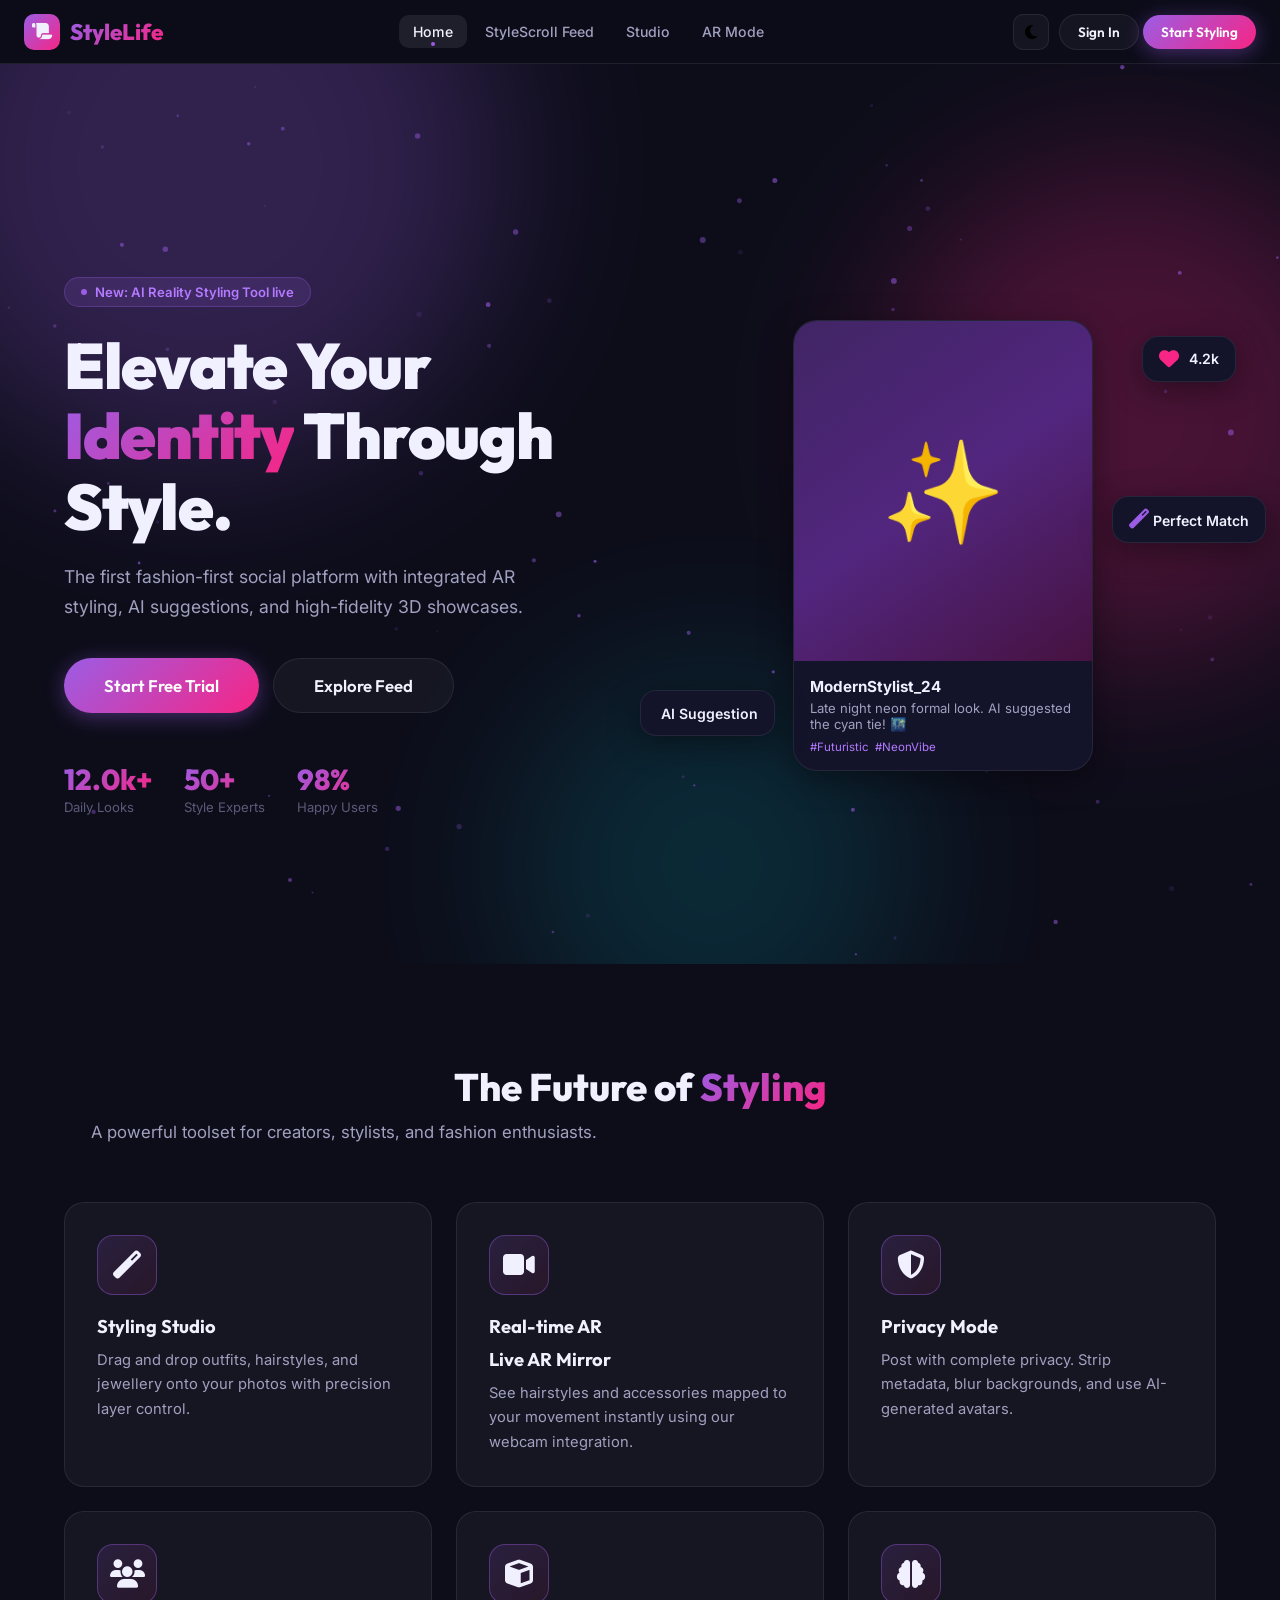
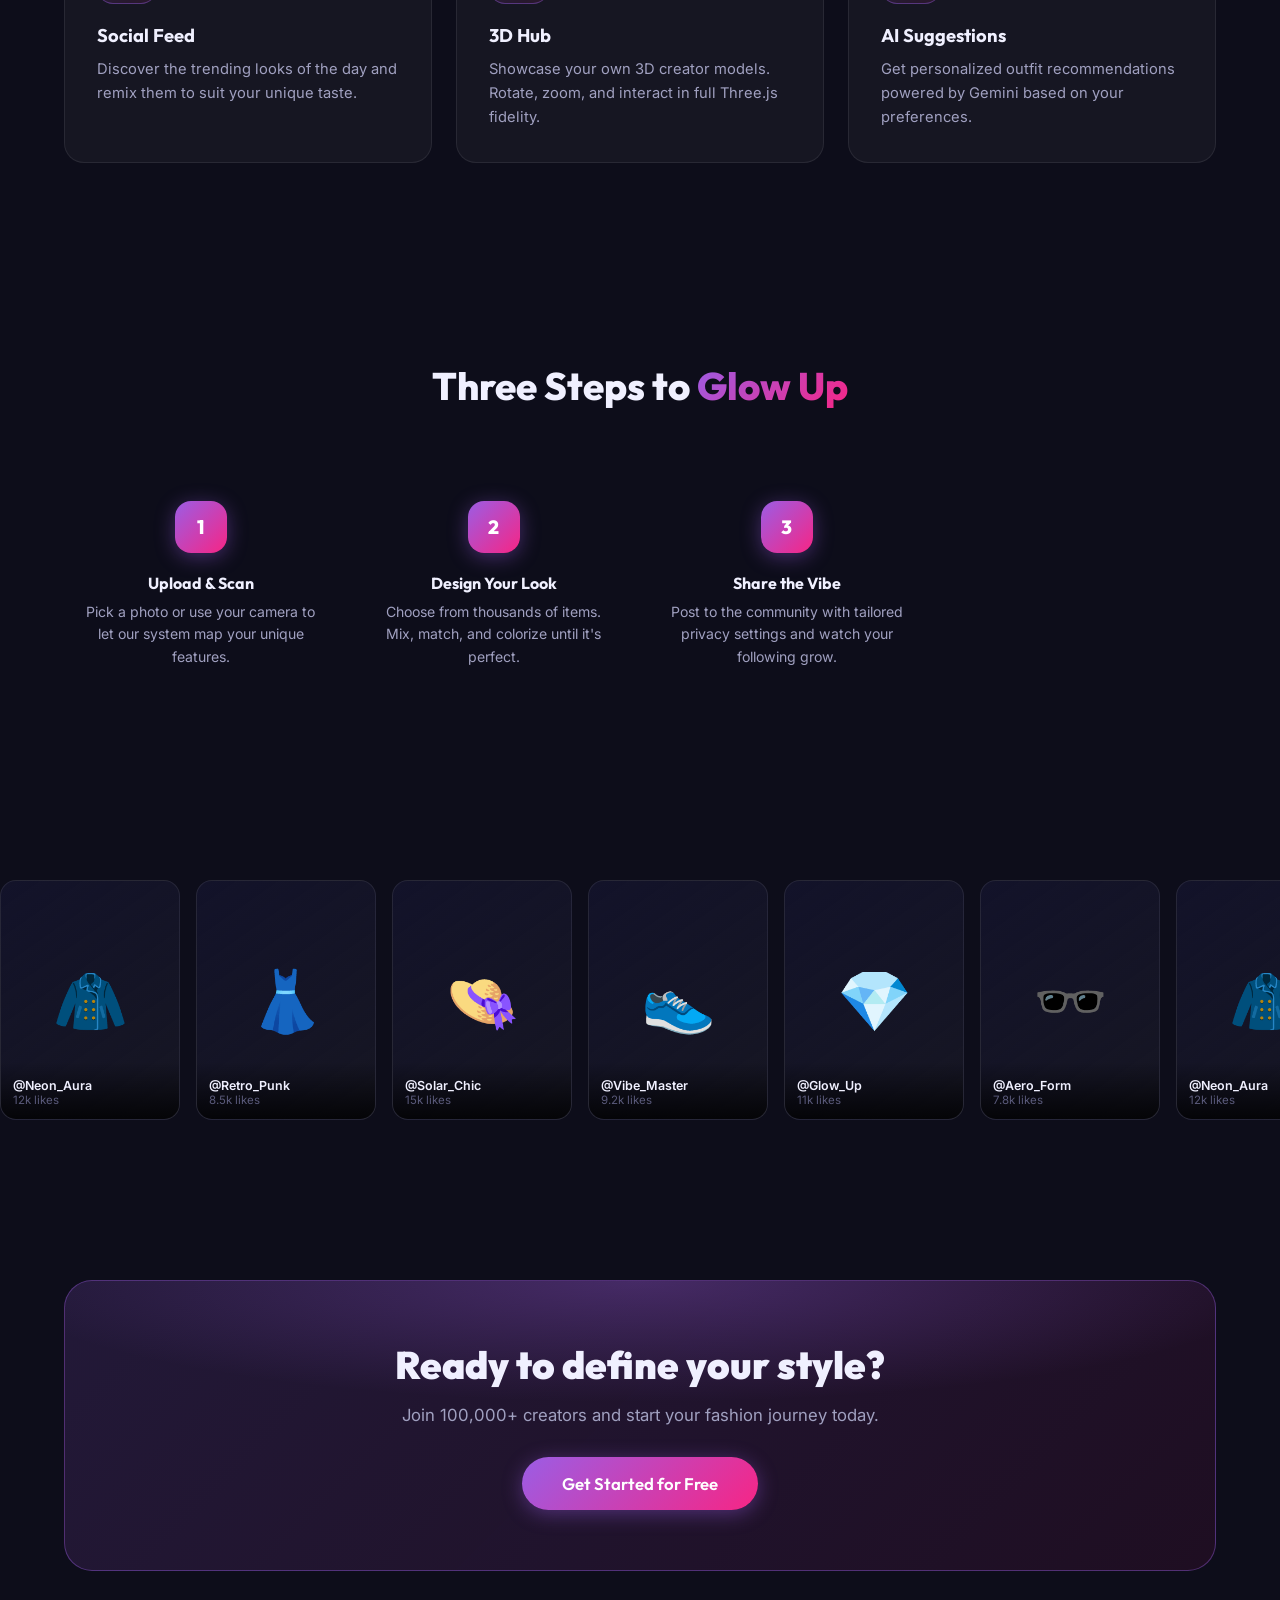
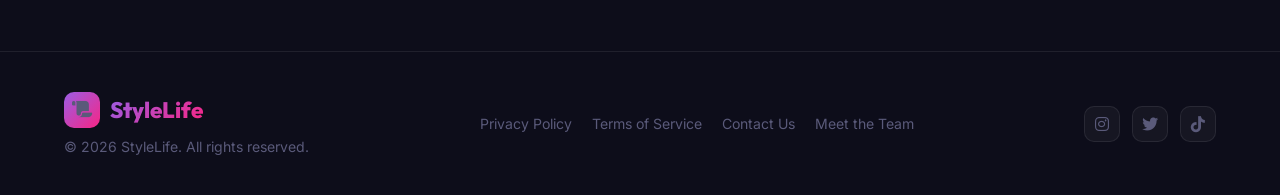
==== index.html @ 6cf5ee0d "feat: initialize StyleLife project architecture with 3D scene, authentication, and core application " ====
<!DOCTYPE html>
<html lang="en">
<head>
    <meta charset="UTF-8">
    <meta name="viewport" content="width=device-width, initial-scale=1.0">
    <title>StyleLife | Your Virtual Fashion Studio</title>
    <meta name="description" content="Experiment with styles, hairstyles, and outfits in AR. Share your looks with the StyleLife community.">
    
    <!-- Fonts -->
    <link rel="preconnect" href="https://fonts.googleapis.com">
    <link rel="preconnect" href="https://fonts.gstatic.com" crossorigin>
    <link href="https://fonts.googleapis.com/css2?family=Inter:wght@300;400;500;600;700&family=Outfit:wght@300;400;500;600;700;800;900&display=swap" rel="stylesheet">
    
    <!-- Icons -->
    <link rel="stylesheet" href="https://cdnjs.cloudflare.com/ajax/libs/font-awesome/6.4.0/css/all.min.css">
    
    <!-- CSS -->
    <link rel="stylesheet" href="css/main.css">
    <link rel="stylesheet" href="css/landing.css">
    
    <!-- PWA -->
    <link rel="manifest" href="manifest.json">
    <meta name="theme-color" content="#0d0d1a">
</head>
<body>
    <!-- Navbar -->
    <nav class="navbar" id="main-nav">
        <a href="index.html" class="navbar-brand">
            <div class="logo-icon"><i class="fas fa-scroll"></i></div>
            <span>StyleLife</span>
        </a>
        
        <div class="navbar-links">
            <a href="index.html" class="active">Home</a>
            <a href="feed.html">StyleScroll Feed</a>
            <a href="studio.html">Studio</a>
            <a href="ar.html">AR Mode</a>
        </div>
        
        <div class="navbar-actions">
            <button class="theme-toggle" id="theme-toggle" title="Toggle Light/Dark Mode">
                <i class="fas fa-moon"></i>
            </button>
            <div id="nav-auth-buttons">
                <a href="auth.html" class="btn btn-secondary btn-sm">Sign In</a>
                <a href="auth.html?mode=signup" class="btn btn-primary btn-sm">Start Styling</a>
            </div>
            <div id="nav-user-profile" style="display: none;">
                <a href="profile.html" class="nav-avatar" id="nav-user-avatar">U</a>
            </div>
            <button class="hamburger" id="mobile-nav-toggle">
                <span></span>
                <span></span>
                <span></span>
            </button>
        </div>
    </nav>

    <!-- Mobile Drawer -->
    <div class="mobile-drawer" id="mobile-drawer">
        <a href="index.html" class="active"><i class="fas fa-home"></i> Home</a>
        <a href="feed.html"><i class="fas fa-compass"></i> StyleScroll Feed</a>
        <a href="studio.html"><i class="fas fa-magic"></i> Studio</a>
        <a href="ar.html"><i class="fas fa-camera"></i> AR Mode</a>
        <div class="divider"></div>
        <div id="mobile-auth-links">
            <a href="auth.html"><i class="fas fa-sign-in-alt"></i> Sign In</a>
            <a href="auth.html?mode=signup"><i class="fas fa-user-plus"></i> Join Now</a>
        </div>
        <div id="mobile-user-links" style="display: none;">
            <a href="profile.html"><i class="fas fa-user"></i> Profile</a>
            <a href="messages.html"><i class="fas fa-comment"></i> Messages</a>
            <a href="creator.html"><i class="fas fa-plus-square"></i> Create Post</a>
            <a href="#" id="mobile-logout"><i class="fas fa-sign-out-alt"></i> Logout</a>
        </div>
    </div>

    <main class="page-wrapper">
        <!-- Hero Section -->
        <section class="hero" id="hero">
            <div class="hero-bg">
                <div class="hero-blob blob-1"></div>
                <div class="hero-blob blob-2"></div>
                <div class="hero-blob blob-3"></div>
                <canvas id="hero-particles" class="particles-canvas"></canvas>
            </div>
            
            <div class="hero-content">
                <div class="hero-left">
                    <div class="hero-eyebrow">
                        <span class="dot"></span> 
                        <span>New: AI Reality Styling Tool live</span>
                    </div>
                    <h1 class="hero-title">Elevate Your <span class="gradient-text">Identity</span> Through Style.</h1>
                    <p class="hero-desc">The first fashion-first social platform with integrated AR styling, AI suggestions, and high-fidelity 3D showcases.</p>
                    <div class="hero-actions">
                        <a href="auth.html?mode=signup" class="btn btn-primary btn-lg">Start Free Trial</a>
                        <a href="feed.html" class="btn btn-secondary btn-lg">Explore Feed</a>
                    </div>
                    <div class="hero-stats">
                        <div class="stat-item">
                            <div class="stat-num" data-val="12000">12k+</div>
                            <div class="stat-label">Daily Looks</div>
                        </div>
                        <div class="stat-item">
                            <div class="stat-num" data-val="50">50+</div>
                            <div class="stat-label">Style Experts</div>
                        </div>
                        <div class="stat-item">
                            <div class="stat-num" data-val="98">98%</div>
                            <div class="stat-label">Happy Users</div>
                        </div>
                    </div>
                </div>
                
                <div class="hero-right">
                    <div class="hero-preview-stack">
                        <!-- Main Card -->
                        <div class="preview-card-main">
                            <div class="preview-card-img">
                                <div class="preview-avatar-display">✨</div>
                                <div class="post-privacy-overlay">
                                    <i class="fas fa-shield-alt"></i> Privacy ON
                                </div>
                            </div>
                            <div class="preview-card-info">
                                <p class="preview-username">ModernStylist_24</p>
                                <p class="preview-caption">Late night neon formal look. AI suggested the cyan tie! 🌃</p>
                                <div class="preview-tags">
                                    <span class="preview-tag">#Futuristic</span>
                                    <span class="preview-tag">#NeonVibe</span>
                                </div>
                            </div>
                        </div>
                        
                        <!-- Floating Items -->
                        <div class="preview-card-float float-card-1">
                            <i class="fas fa-heart float-icon" style="color: var(--pink);"></i>
                            <span class="float-likes">4.2k</span>
                        </div>
                        <div class="preview-card-float float-card-2">
                            <i class="fas fa-sparkles float-icon" style="color: var(--gold);"></i>
                            <span class="float-likes">AI Suggestion</span>
                        </div>
                        <div class="preview-card-float float-card-3">
                            <i class="fas fa-magic float-icon" style="color: var(--violet);"></i>
                            <span class="float-likes">Perfect Match</span>
                        </div>
                    </div>
                </div>
            </div>
        </section>

        <!-- Features Section -->
        <section class="section features-section" id="features">
            <div class="container">
                <div class="features-header reveal">
                    <h2 class="section-title">The Future of <span class="gradient-text">Styling</span></h2>
                    <p class="section-subtitle">A powerful toolset for creators, stylists, and fashion enthusiasts.</p>
                </div>
                
                <div class="features-grid">
                    <div class="feature-card reveal" style="transition-delay: 0.1s;">
                        <div class="feature-icon"><i class="fas fa-magic"></i></div>
                        <h3 class="feature-title">Styling Studio</h3>
                        <p class="feature-desc">Drag and drop outfits, hairstyles, and jewellery onto your photos with precision layer control.</p>
                    </div>
                    <div class="feature-card reveal" style="transition-delay: 0.2s;">
                        <div class="feature-icon"><i class="fas fa-video"></i></div>
                        <h3 class="feature-title">Real-time AR</h3>
                        <h3 class="feature-title">Live AR Mirror</h3>
                        <p class="feature-desc">See hairstyles and accessories mapped to your movement instantly using our webcam integration.</p>
                    </div>
                    <div class="feature-card reveal" style="transition-delay: 0.3s;">
                        <div class="feature-icon"><i class="fas fa-shield-halved"></i></div>
                        <h3 class="feature-title">Privacy Mode</h3>
                        <p class="feature-desc">Post with complete privacy. Strip metadata, blur backgrounds, and use AI-generated avatars.</p>
                    </div>
                    <div class="feature-card reveal" style="transition-delay: 0.4s;">
                        <div class="feature-icon"><i class="fas fa-users"></i></div>
                        <h3 class="feature-title">Social Feed</h3>
                        <p class="feature-desc">Discover the trending looks of the day and remix them to suit your unique taste.</p>
                    </div>
                    <div class="feature-card reveal" style="transition-delay: 0.5s;">
                        <div class="feature-icon"><i class="fas fa-cube"></i></div>
                        <h3 class="feature-title">3D Hub</h3>
                        <p class="feature-desc">Showcase your own 3D creator models. Rotate, zoom, and interact in full Three.js fidelity.</p>
                    </div>
                    <div class="feature-card reveal" style="transition-delay: 0.6s;">
                        <div class="feature-icon"><i class="fas fa-brain"></i></div>
                        <h3 class="feature-title">AI Suggestions</h3>
                        <p class="feature-desc">Get personalized outfit recommendations powered by Gemini based on your preferences.</p>
                    </div>
                </div>
            </div>
        </section>

        <!-- How It Works -->
        <section class="section how-section" id="how-it-works">
            <div class="container">
                <div class="features-header reveal">
                    <h2 class="section-title">Three Steps to <span class="gradient-text">Glow Up</span></h2>
                </div>
                
                <div class="steps-grid">
                    <div class="step-card reveal" style="transition-delay: 0.1s;">
                        <div class="step-num">1</div>
                        <h3 class="step-title">Upload & Scan</h3>
                        <p class="step-desc">Pick a photo or use your camera to let our system map your unique features.</p>
                    </div>
                    <div class="step-card reveal" style="transition-delay: 0.2s;">
                        <div class="step-num">2</div>
                        <h3 class="step-title">Design Your Look</h3>
                        <p class="step-desc">Choose from thousands of items. Mix, match, and colorize until it's perfect.</p>
                    </div>
                    <div class="step-card reveal" style="transition-delay: 0.3s;">
                        <div class="step-num">3</div>
                        <h3 class="step-title">Share the Vibe</h3>
                        <p class="step-desc">Post to the community with tailored privacy settings and watch your following grow.</p>
                    </div>
                </div>
            </div>
        </section>

        <!-- Trending Strip -->
        <section class="trending-section">
            <div class="trending-track" id="trending-track">
                <!-- Will be populated by JS -->
            </div>
        </section>

        <!-- CTA Section -->
        <section class="section cta-section">
            <div class="container">
                <div class="cta-banner reveal">
                    <div class="cta-banner-content">
                        <h2 class="cta-title">Ready to define your style?</h2>
                        <p class="cta-desc">Join 100,000+ creators and start your fashion journey today.</p>
                        <a href="auth.html?mode=signup" class="btn btn-primary btn-lg">Get Started for Free</a>
                    </div>
                </div>
            </div>
        </section>

        <!-- Footer -->
        <footer class="footer">
            <div class="container footer-inner">
                <div class="footer-left">
                    <a href="#" class="navbar-brand">
                        <div class="logo-icon"><i class="fas fa-scroll"></i></div>
                        <span>StyleLife</span>
                    </a>
                    <p style="margin-top: 10px;">&copy; 2026 StyleLife. All rights reserved.</p>
                </div>
                
                <div class="footer-links">
                    <a href="#">Privacy Policy</a>
                    <a href="#">Terms of Service</a>
                    <a href="#">Contact Us</a>
                    <a href="author.html">Meet the Team</a>
                </div>
                
                <div class="footer-social">
                    <a href="#" class="social-btn"><i class="fab fa-instagram"></i></a>
                    <a href="#" class="social-btn"><i class="fab fa-twitter"></i></a>
                    <a href="#" class="social-btn"><i class="fab fa-tiktok"></i></a>
                </div>
            </div>
        </footer>
    </main>

    <!-- Global Toast Container -->
    <div class="toast-container" id="toast-container"></div>

    <!-- Scripts -->
    <script src="js/app.js"></script>
    <script src="js/landing.js"></script>
</body>
</html>
---- css/main.css ----
/* ============================================================
   StyleScroll — Global Design System
   ============================================================ */

@import url('https://fonts.googleapis.com/css2?family=Outfit:wght@300;400;500;600;700;800;900&family=Inter:wght@300;400;500;600;700&display=swap');

/* ── CSS Custom Properties ─────────────────────────────────── */
:root {
  /* Colors */
  --bg-primary:    #0d0d1a;
  --bg-secondary:  #13132a;
  --bg-card:       rgba(255,255,255,0.04);
  --bg-card-hover: rgba(255,255,255,0.08);
  --border:        rgba(255,255,255,0.08);
  --border-glow:   rgba(155,93,229,0.4);

  --violet:        #9b5de5;
  --violet-light:  #b47aff;
  --violet-dark:   #6b3db8;
  --pink:          #f72585;
  --pink-light:    #ff5fa0;
  --gold:          #ffd60a;
  --cyan:          #00f0ff;
  --green:         #06d6a0;

  --text-primary:  #f0f0ff;
  --text-secondary:#a0a0c0;
  --text-muted:    #5a5a7a;

  /* Gradients */
  --grad-main:       linear-gradient(135deg, #9b5de5 0%, #f72585 100%);
  --grad-card:       linear-gradient(135deg, rgba(155,93,229,0.15) 0%, rgba(247,37,133,0.08) 100%);
  --grad-shimmer:    linear-gradient(90deg, transparent 0%, rgba(255,255,255,0.08) 50%, transparent 100%);
  --grad-hero:       radial-gradient(ellipse 80% 60% at 50% 0%, rgba(155,93,229,0.3) 0%, transparent 70%);

  /* Typography */
  --font-display:  'Outfit', sans-serif;
  --font-body:     'Inter', sans-serif;

  /* Spacing */
  --nav-h:         64px;
  --section-pad:   80px;
  --card-radius:   18px;
  --btn-radius:    50px;

  /* Shadows */
  --shadow-card:   0 8px 32px rgba(0,0,0,0.4);
  --shadow-glow:   0 0 30px rgba(155,93,229,0.25);
  --shadow-pink:   0 0 30px rgba(247,37,133,0.25);

  /* Transitions */
  --t-fast:  0.15s ease;
  --t-med:   0.3s ease;
  --t-slow:  0.6s cubic-bezier(0.16,1,0.3,1);
}

/* Light Mode */
[data-theme="light"] {
  --bg-primary:    #f5f5ff;
  --bg-secondary:  #ebebff;
  --bg-card:       rgba(0,0,0,0.04);
  --bg-card-hover: rgba(0,0,0,0.07);
  --border:        rgba(0,0,0,0.08);
  --text-primary:  #0d0d1a;
  --text-secondary:#404060;
  --text-muted:    #8080a0;
  --shadow-card:   0 8px 32px rgba(0,0,0,0.1);
  --grad-hero:     radial-gradient(ellipse 80% 60% at 50% 0%, rgba(155,93,229,0.18) 0%, transparent 70%);
}

/* ── Reset ─────────────────────────────────────────────────── */
*, *::before, *::after { box-sizing: border-box; margin: 0; padding: 0; }
html { scroll-behavior: smooth; font-size: 16px; }
body {
  font-family: var(--font-body);
  background: var(--bg-primary);
  color: var(--text-primary);
  min-height: 100vh;
  overflow-x: hidden;
  transition: background var(--t-med), color var(--t-med);
}
img, video { max-width: 100%; }
button { cursor: pointer; border: none; background: none; font-family: inherit; }
input, textarea, select { font-family: inherit; }
a { color: inherit; text-decoration: none; }
ul { list-style: none; }

/* ── Navigation ────────────────────────────────────────────── */
.navbar {
  position: fixed; top: 0; left: 0; right: 0; z-index: 1000;
  height: var(--nav-h);
  display: flex; align-items: center; justify-content: space-between;
  padding: 0 24px;
  background: rgba(13,13,26,0.85);
  backdrop-filter: blur(20px);
  border-bottom: 1px solid var(--border);
  transition: background var(--t-med);
}
[data-theme="light"] .navbar {
  background: rgba(245,245,255,0.85);
}
.navbar-brand {
  display: flex; align-items: center; gap: 10px;
  font-family: var(--font-display); font-weight: 800; font-size: 1.4rem;
}
.navbar-brand span { background: var(--grad-main); -webkit-background-clip: text; -webkit-text-fill-color: transparent; background-clip: text; }
.navbar-brand .logo-icon {
  width: 36px; height: 36px; border-radius: 10px;
  background: var(--grad-main);
  display: flex; align-items: center; justify-content: center;
  font-size: 18px;
}
.navbar-links {
  display: flex; align-items: center; gap: 4px;
}
.navbar-links a {
  padding: 8px 14px; border-radius: 10px;
  font-size: 0.88rem; font-weight: 500; color: var(--text-secondary);
  transition: all var(--t-fast);
  position: relative;
}
.navbar-links a:hover,
.navbar-links a.active {
  color: var(--text-primary);
  background: var(--bg-card-hover);
}
.navbar-links a.active::after {
  content: '';
  position: absolute; bottom: 2px; left: 50%; transform: translateX(-50%);
  width: 4px; height: 4px; border-radius: 50%;
  background: var(--violet);
}
.navbar-actions {
  display: flex; align-items: center; gap: 10px;
}
.nav-avatar {
  width: 36px; height: 36px; border-radius: 50%;
  background: var(--grad-main);
  display: flex; align-items: center; justify-content: center;
  font-size: 16px; font-weight: 600; cursor: pointer;
  border: 2px solid transparent;
  background-clip: padding-box;
  transition: all var(--t-fast);
}
.nav-avatar:hover { transform: scale(1.05); box-shadow: var(--shadow-glow); }

/* Theme Toggle */
.theme-toggle {
  width: 36px; height: 36px; border-radius: 10px;
  background: var(--bg-card);
  border: 1px solid var(--border);
  display: flex; align-items: center; justify-content: center;
  font-size: 16px; transition: all var(--t-fast);
}
.theme-toggle:hover { background: var(--bg-card-hover); }

/* Mobile Nav */
.hamburger {
  display: none; flex-direction: column; gap: 5px;
  width: 36px; height: 36px; align-items: center; justify-content: center;
  border-radius: 10px; background: var(--bg-card); border: 1px solid var(--border);
}
.hamburger span {
  width: 18px; height: 2px; background: var(--text-primary); border-radius: 2px;
  transition: all var(--t-med);
}
.mobile-drawer {
  position: fixed; top: var(--nav-h); left: 0; right: 0; bottom: 0; z-index: 999;
  background: var(--bg-primary);
  padding: 20px;
  transform: translateX(-100%);
  transition: transform var(--t-slow);
  display: flex; flex-direction: column; gap: 8px;
}
.mobile-drawer.open { transform: translateX(0); }
.mobile-drawer a {
  padding: 14px 18px; border-radius: 12px;
  font-size: 1rem; font-weight: 500; color: var(--text-secondary);
  transition: all var(--t-fast); display: flex; align-items: center; gap: 12px;
}
.mobile-drawer a:hover { background: var(--bg-card-hover); color: var(--text-primary); }

/* ── Buttons ───────────────────────────────────────────────── */
.btn {
  display: inline-flex; align-items: center; justify-content: center; gap: 8px;
  padding: 12px 28px; border-radius: var(--btn-radius);
  font-family: var(--font-display); font-weight: 600; font-size: 0.95rem;
  transition: all var(--t-med); cursor: pointer; border: none;
  white-space: nowrap;
}
.btn-primary {
  background: var(--grad-main); color: #fff;
  box-shadow: 0 4px 20px rgba(155,93,229,0.4);
}
.btn-primary:hover {
  transform: translateY(-2px);
  box-shadow: 0 8px 32px rgba(155,93,229,0.55);
}
.btn-secondary {
  background: var(--bg-card);
  border: 1px solid var(--border);
  color: var(--text-primary);
}
.btn-secondary:hover { background: var(--bg-card-hover); border-color: var(--border-glow); }
.btn-ghost {
  background: transparent; color: var(--violet);
  border: 1px solid var(--violet);
}
.btn-ghost:hover { background: rgba(155,93,229,0.1); }
.btn-sm { padding: 8px 18px; font-size: 0.85rem; }
.btn-lg { padding: 16px 40px; font-size: 1.05rem; }
.btn:disabled { opacity: 0.5; cursor: not-allowed; transform: none !important; }

/* Icon Buttons */
.icon-btn {
  width: 40px; height: 40px; border-radius: 12px;
  display: flex; align-items: center; justify-content: center;
  background: var(--bg-card); border: 1px solid var(--border);
  font-size: 18px; transition: all var(--t-fast);
}
.icon-btn:hover { background: var(--bg-card-hover); transform: scale(1.05); }

/* ── Cards ─────────────────────────────────────────────────── */
.card {
  background: var(--bg-card);
  border: 1px solid var(--border);
  border-radius: var(--card-radius);
  padding: 24px;
  backdrop-filter: blur(10px);
  transition: all var(--t-med);
}
.card:hover { border-color: var(--border-glow); box-shadow: var(--shadow-card); }
.card-glass {
  background: rgba(255,255,255,0.05);
  backdrop-filter: blur(20px);
  border: 1px solid rgba(255,255,255,0.1);
  border-radius: var(--card-radius);
}

/* ── Inputs ────────────────────────────────────────────────── */
.input-group { display: flex; flex-direction: column; gap: 6px; }
.input-label { font-size: 0.85rem; font-weight: 500; color: var(--text-secondary); }
.input-field {
  background: var(--bg-card);
  border: 1px solid var(--border);
  border-radius: 12px;
  padding: 12px 16px;
  color: var(--text-primary);
  font-size: 0.95rem;
  transition: all var(--t-fast);
  width: 100%;
}
.input-field:focus {
  outline: none;
  border-color: var(--violet);
  box-shadow: 0 0 0 3px rgba(155,93,229,0.15);
}
.input-field::placeholder { color: var(--text-muted); }

textarea.input-field { resize: vertical; min-height: 100px; }

/* ── Badges & Tags ─────────────────────────────────────────── */
.badge {
  display: inline-flex; align-items: center; gap: 4px;
  padding: 4px 12px; border-radius: 50px;
  font-size: 0.75rem; font-weight: 600;
}
.badge-violet { background: rgba(155,93,229,0.2); color: var(--violet-light); border: 1px solid rgba(155,93,229,0.3); }
.badge-pink   { background: rgba(247,37,133,0.15); color: var(--pink-light);   border: 1px solid rgba(247,37,133,0.3); }
.badge-gold   { background: rgba(255,214,10,0.15);  color: var(--gold);         border: 1px solid rgba(255,214,10,0.3); }
.badge-green  { background: rgba(6,214,160,0.15);   color: var(--green);        border: 1px solid rgba(6,214,160,0.3); }
.badge-cyan   { background: rgba(0,240,255,0.1);    color: var(--cyan);         border: 1px solid rgba(0,240,255,0.2); }

/* ── Avatar ────────────────────────────────────────────────── */
.avatar {
  border-radius: 50%; display: flex; align-items: center; justify-content: center;
  font-weight: 600; flex-shrink: 0; overflow: hidden;
}
.avatar-sm  { width: 32px; height: 32px; font-size: 14px; }
.avatar-md  { width: 44px; height: 44px; font-size: 18px; }
.avatar-lg  { width: 80px; height: 80px; font-size: 32px; }
.avatar-xl  { width: 120px; height: 120px; font-size: 48px; }
.avatar-grad { background: var(--grad-main); }

/* ── Tabs ──────────────────────────────────────────────────── */
.tabs {
  display: flex; gap: 4px;
  background: var(--bg-card);
  border: 1px solid var(--border);
  border-radius: 14px; padding: 4px;
}
.tab-btn {
  flex: 1; padding: 10px 16px; border-radius: 10px;
  font-size: 0.88rem; font-weight: 600; color: var(--text-secondary);
  transition: all var(--t-fast);
}
.tab-btn:hover { color: var(--text-primary); }
.tab-btn.active {
  background: var(--grad-main); color: #fff;
  box-shadow: 0 2px 12px rgba(155,93,229,0.4);
}
.tab-content { display: none; }
.tab-content.active { display: block; }

/* ── Modal ─────────────────────────────────────────────────── */
.modal-overlay {
  position: fixed; inset: 0; z-index: 2000;
  background: rgba(0,0,0,0.7);
  backdrop-filter: blur(8px);
  display: flex; align-items: center; justify-content: center;
  padding: 20px;
  opacity: 0; pointer-events: none;
  transition: opacity var(--t-med);
}
.modal-overlay.open { opacity: 1; pointer-events: all; }
.modal {
  background: var(--bg-secondary);
  border: 1px solid var(--border);
  border-radius: 24px;
  padding: 32px;
  width: 100%; max-width: 480px;
  transform: translateY(20px) scale(0.98);
  transition: transform var(--t-slow);
}
.modal-overlay.open .modal { transform: translateY(0) scale(1); }
.modal-header {
  display: flex; align-items: center; justify-content: space-between; margin-bottom: 24px;
}
.modal-title { font-family: var(--font-display); font-size: 1.3rem; font-weight: 700; }
.modal-close {
  width: 32px; height: 32px; border-radius: 8px;
  background: var(--bg-card); border: 1px solid var(--border);
  display: flex; align-items: center; justify-content: center;
  font-size: 16px; transition: all var(--t-fast);
}
.modal-close:hover { background: var(--bg-card-hover); }

/* ── Toast Notifications ───────────────────────────────────── */
.toast-container {
  position: fixed; bottom: 24px; right: 24px; z-index: 3000;
  display: flex; flex-direction: column; gap: 10px;
  pointer-events: none;
}
.toast {
  display: flex; align-items: center; gap: 12px;
  padding: 14px 20px; border-radius: 14px;
  background: var(--bg-secondary);
  border: 1px solid var(--border);
  box-shadow: var(--shadow-card);
  font-size: 0.9rem; font-weight: 500;
  transform: translateX(100px); opacity: 0;
  transition: all var(--t-slow);
  pointer-events: all;
}
.toast.show { transform: translateX(0); opacity: 1; }
.toast-icon { font-size: 18px; }
.toast-success { border-color: rgba(6,214,160,0.4); }
.toast-error   { border-color: rgba(247,37,133,0.4); }
.toast-info    { border-color: rgba(155,93,229,0.4); }

/* ── Section Layout ────────────────────────────────────────── */
.section { padding: var(--section-pad) 0; }
.container { max-width: 1200px; margin: 0 auto; padding: 0 24px; }
.container-sm { max-width: 720px; margin: 0 auto; padding: 0 24px; }
.page-wrapper { padding-top: var(--nav-h); min-height: 100vh; }

.section-title {
  font-family: var(--font-display);
  font-size: 2.4rem; font-weight: 800;
  line-height: 1.2;
  margin-bottom: 12px;
}
.section-subtitle {
  font-size: 1.05rem; color: var(--text-secondary);
  max-width: 560px;
}
.gradient-text {
  background: var(--grad-main);
  -webkit-background-clip: text; -webkit-text-fill-color: transparent; background-clip: text;
}

/* ── Grid Layouts ──────────────────────────────────────────── */
.grid-2 { display: grid; grid-template-columns: 1fr 1fr; gap: 24px; }
.grid-3 { display: grid; grid-template-columns: repeat(3,1fr); gap: 24px; }
.grid-4 { display: grid; grid-template-columns: repeat(4,1fr); gap: 20px; }

/* ── Divider ───────────────────────────────────────────────── */
.divider {
  height: 1px; background: var(--border); margin: 24px 0;
}

/* ── Scrollbar ─────────────────────────────────────────────── */
::-webkit-scrollbar { width: 6px; height: 6px; }
::-webkit-scrollbar-track { background: transparent; }
::-webkit-scrollbar-thumb { background: rgba(155,93,229,0.4); border-radius: 10px; }
::-webkit-scrollbar-thumb:hover { background: rgba(155,93,229,0.7); }

/* ── Animations ────────────────────────────────────────────── */
@keyframes fadeInUp {
  from { opacity: 0; transform: translateY(30px); }
  to   { opacity: 1; transform: translateY(0); }
}
@keyframes fadeIn {
  from { opacity: 0; } to { opacity: 1; }
}
@keyframes pulse {
  0%,100% { transform: scale(1); }
  50%      { transform: scale(1.05); }
}
@keyframes float {
  0%,100% { transform: translateY(0); }
  50%      { transform: translateY(-10px); }
}
@keyframes shimmer {
  from { background-position: -200% 0; }
  to   { background-position: 200% 0; }
}
@keyframes spin {
  to { transform: rotate(360deg); }
}
@keyframes glow-pulse {
  0%,100% { box-shadow: 0 0 20px rgba(155,93,229,0.3); }
  50%      { box-shadow: 0 0 40px rgba(155,93,229,0.6); }
}
@keyframes slideInRight {
  from { transform: translateX(40px); opacity: 0; }
  to   { transform: translateX(0); opacity: 1; }
}
@keyframes heartPop {
  0%   { transform: scale(1); }
  40%  { transform: scale(1.4); }
  70%  { transform: scale(0.9); }
  100% { transform: scale(1.1); }
}
@keyframes blobFloat {
  0%,100% { border-radius: 60% 40% 30% 70% / 60% 30% 70% 40%; transform: rotate(0deg) scale(1); }
  33%      { border-radius: 30% 60% 70% 40% / 50% 60% 30% 60%; transform: rotate(120deg) scale(1.05); }
  66%      { border-radius: 50% 60% 30% 60% / 30% 40% 60% 50%; transform: rotate(240deg) scale(0.97); }
}
@keyframes gradFlow {
  0%   { background-position: 0% 50%; }
  50%  { background-position: 100% 50%; }
  100% { background-position: 0% 50%; }
}
@keyframes ripple {
  to { transform: scale(3); opacity: 0; }
}

.anim-fade-up  { animation: fadeInUp 0.6s var(--t-slow) both; }
.anim-fade     { animation: fadeIn 0.4s ease both; }
.anim-float    { animation: float 4s ease-in-out infinite; }
.anim-pulse    { animation: pulse 2s ease-in-out infinite; }
.anim-spin     { animation: spin 1s linear infinite; }
.anim-glow     { animation: glow-pulse 2s ease-in-out infinite; }

/* ── Skeleton Loader ───────────────────────────────────────── */
.skeleton {
  background: linear-gradient(90deg, var(--bg-card) 25%, var(--bg-card-hover) 50%, var(--bg-card) 75%);
  background-size: 200% 100%;
  animation: shimmer 1.5s infinite;
  border-radius: 8px;
}

/* ── Like / heart button ───────────────────────────────────── */
.like-btn { transition: transform var(--t-fast); }
.like-btn.liked { color: var(--pink); animation: heartPop 0.4s ease; }
.like-btn.liked { color: var(--pink); }

/* ── Tooltip ───────────────────────────────────────────────── */
.tooltip-wrap { position: relative; display: inline-flex; }
.tooltip {
  position: absolute; bottom: calc(100% + 8px); left: 50%;
  transform: translateX(-50%);
  background: var(--bg-secondary);
  border: 1px solid var(--border);
  border-radius: 8px; padding: 6px 12px;
  font-size: 0.78rem; white-space: nowrap; color: var(--text-secondary);
  pointer-events: none; opacity: 0;
  transition: opacity var(--t-fast);
  z-index: 100;
}
.tooltip-wrap:hover .tooltip { opacity: 1; }

/* ── Progress Bar ──────────────────────────────────────────── */
.progress-bar {
  height: 4px; border-radius: 4px; background: var(--border);
  overflow: hidden;
}
.progress-fill {
  height: 100%; border-radius: 4px;
  background: var(--grad-main);
  transition: width var(--t-slow);
}

/* ── Toggle Switch ─────────────────────────────────────────── */
.toggle-switch { position: relative; display: inline-block; width: 52px; height: 28px; }
.toggle-switch input { opacity: 0; width: 0; height: 0; }
.toggle-track {
  position: absolute; inset: 0; border-radius: 28px;
  background: var(--bg-card); border: 1px solid var(--border);
  cursor: pointer; transition: background var(--t-fast);
}
.toggle-thumb {
  position: absolute; top: 3px; left: 3px;
  width: 20px; height: 20px; border-radius: 50%;
  background: var(--text-muted);
  transition: all var(--t-med);
}
.toggle-switch input:checked ~ .toggle-track { background: rgba(155,93,229,0.3); border-color: var(--violet); }
.toggle-switch input:checked ~ .toggle-track .toggle-thumb {
  transform: translateX(24px);
  background: var(--violet);
  box-shadow: 0 0 10px rgba(155,93,229,0.5);
}

/* ── Dropdown ──────────────────────────────────────────────── */
.dropdown { position: relative; }
.dropdown-menu {
  position: absolute; top: calc(100% + 8px); right: 0;
  background: var(--bg-secondary);
  border: 1px solid var(--border);
  border-radius: 14px; padding: 8px;
  min-width: 180px;
  box-shadow: var(--shadow-card);
  opacity: 0; pointer-events: none; transform: translateY(-8px);
  transition: all var(--t-med); z-index: 500;
}
.dropdown.open .dropdown-menu { opacity: 1; pointer-events: all; transform: translateY(0); }
.dropdown-item {
  padding: 10px 14px; border-radius: 8px;
  font-size: 0.9rem; color: var(--text-secondary);
  transition: all var(--t-fast); display: flex; align-items: center; gap: 10px; cursor: pointer;
}
.dropdown-item:hover { background: var(--bg-card-hover); color: var(--text-primary); }

/* ── Color Swatch ──────────────────────────────────────────── */
.color-swatch {
  width: 28px; height: 28px; border-radius: 50%; cursor: pointer;
  border: 2px solid transparent;
  transition: all var(--t-fast);
}
.color-swatch:hover { transform: scale(1.15); }
.color-swatch.selected { border-color: #fff; box-shadow: 0 0 0 2px var(--violet); }

/* ── Chip ──────────────────────────────────────────────────── */
.chip {
  display: inline-flex; align-items: center; gap: 6px;
  padding: 6px 14px; border-radius: 50px;
  background: var(--bg-card); border: 1px solid var(--border);
  font-size: 0.82rem; font-weight: 500; color: var(--text-secondary);
  cursor: pointer; transition: all var(--t-fast);
}
.chip:hover, .chip.active {
  background: rgba(155,93,229,0.15); border-color: var(--violet);
  color: var(--violet-light);
}

/* ── Responsive ────────────────────────────────────────────── */
@media (max-width: 900px) {
  .navbar-links { display: none; }
  .hamburger { display: flex; }
  .grid-3 { grid-template-columns: 1fr 1fr; }
  .grid-4 { grid-template-columns: 1fr 1fr; }
  .section-title { font-size: 1.9rem; }
}
@media (max-width: 600px) {
  .grid-2, .grid-3, .grid-4 { grid-template-columns: 1fr; }
  :root { --section-pad: 50px; }
  .section-title { font-size: 1.6rem; }
  .container { padding: 0 16px; }
  .btn-lg { padding: 14px 28px; }
}
---- css/landing.css ----
/* ============================================================
   StyleScroll — Landing Page Styles
   ============================================================ */

/* ── Hero ──────────────────────────────────────────────────── */
.hero {
  min-height: 100vh;
  display: flex; align-items: center;
  position: relative; overflow: hidden;
  padding-top: var(--nav-h);
}
.hero-bg {
  position: absolute; inset: 0; z-index: 0;
}
.hero-blob {
  position: absolute;
  border-radius: 50%;
  filter: blur(80px);
  opacity: 0.25;
  animation: blobFloat 12s ease-in-out infinite;
}
.blob-1 {
  width: 600px; height: 600px;
  background: var(--violet);
  top: -200px; left: -100px;
  animation-delay: 0s;
}
.blob-2 {
  width: 500px; height: 500px;
  background: var(--pink);
  top: 100px; right: -100px;
  animation-delay: -4s;
}
.blob-3 {
  width: 400px; height: 400px;
  background: var(--cyan);
  bottom: -100px; left: 40%;
  animation-delay: -8s;
  opacity: 0.12;
}
.particles-canvas {
  position: absolute; inset: 0; z-index: 0;
}
.hero-content {
  position: relative; z-index: 1;
  max-width: 1200px; margin: 0 auto; padding: 0 24px;
  display: grid; grid-template-columns: 1fr 1fr;
  gap: 60px; align-items: center;
}
.hero-left { }
.hero-eyebrow {
  display: inline-flex; align-items: center; gap: 8px;
  padding: 6px 16px; border-radius: 50px;
  background: rgba(155,93,229,0.15);
  border: 1px solid rgba(155,93,229,0.3);
  font-size: 0.82rem; font-weight: 600; color: var(--violet-light);
  margin-bottom: 24px;
  animation: fadeInUp 0.6s ease both;
}
.hero-eyebrow .dot {
  width: 6px; height: 6px; border-radius: 50%;
  background: var(--violet); animation: pulse 2s infinite;
}
.hero-title {
  font-family: var(--font-display);
  font-size: clamp(2.4rem, 5vw, 4.2rem);
  font-weight: 900; line-height: 1.1; letter-spacing: -0.02em;
  margin-bottom: 20px;
  animation: fadeInUp 0.6s 0.1s ease both;
}
.hero-desc {
  font-size: 1.1rem; color: var(--text-secondary);
  line-height: 1.7; max-width: 480px;
  margin-bottom: 36px;
  animation: fadeInUp 0.6s 0.2s ease both;
}
.hero-actions {
  display: flex; gap: 14px; flex-wrap: wrap;
  animation: fadeInUp 0.6s 0.3s ease both;
}
.hero-stats {
  display: flex; gap: 32px; margin-top: 48px;
  animation: fadeInUp 0.6s 0.4s ease both;
}
.stat-item { }
.stat-num {
  font-family: var(--font-display);
  font-size: 1.8rem; font-weight: 800;
  background: var(--grad-main);
  -webkit-background-clip: text; -webkit-text-fill-color: transparent; background-clip: text;
}
.stat-label { font-size: 0.82rem; color: var(--text-muted); margin-top: 2px; }

/* Hero Right — Preview Card */
.hero-right {
  position: relative;
  animation: fadeInUp 0.7s 0.2s ease both;
}
.hero-preview-stack {
  position: relative;
  height: 500px; display: flex; align-items: center; justify-content: center;
}
.preview-card-main {
  width: 300px;
  background: var(--bg-secondary);
  border: 1px solid var(--border);
  border-radius: 24px;
  overflow: hidden;
  box-shadow: var(--shadow-card);
  position: relative; z-index: 2;
  transition: transform var(--t-slow);
}
.preview-card-main:hover { transform: translateY(-8px) rotate(-1deg); }
.preview-card-img {
  width: 100%; height: 340px;
  object-fit: cover; display: block;
  background: linear-gradient(145deg, #1a0d2e, #2d1b69, #1a0d2e);
  position: relative; overflow: hidden;
}
.preview-avatar-display {
  width: 100%; height: 100%;
  display: flex; align-items: center; justify-content: center;
  font-size: 100px;
  background: linear-gradient(145deg, rgba(155,93,229,0.3), rgba(247,37,133,0.2));
}
.preview-card-info {
  padding: 16px;
}
.preview-username {
  font-weight: 700; font-size: 0.95rem; margin-bottom: 4px;
}
.preview-caption {
  font-size: 0.82rem; color: var(--text-secondary);
}
.preview-tags {
  display: flex; gap: 6px; flex-wrap: wrap; margin-top: 8px;
}
.preview-tag {
  font-size: 0.72rem; color: var(--violet-light);
}

.preview-card-float {
  position: absolute;
  background: var(--bg-secondary);
  border: 1px solid var(--border);
  border-radius: 16px; padding: 12px 16px;
  box-shadow: var(--shadow-card);
  animation: float 4s ease-in-out infinite;
}
.float-card-1 {
  top: 40px; right: -20px; z-index: 3;
  display: flex; align-items: center; gap: 10px;
  animation-delay: 0s;
}
.float-card-2 {
  bottom: 60px; left: -30px; z-index: 3;
  animation-delay: -2s;
}
.float-card-3 {
  top: 200px; right: -50px; z-index: 3;
  animation-delay: -1s;
}
.float-likes {
  font-size: 0.88rem; font-weight: 600;
}
.float-icon { font-size: 20px; }

/* ── Feature Highlights ────────────────────────────────────── */
.features-section { padding: 100px 0; position: relative; }
.features-header { text-align: center; margin-bottom: 60px; }
.features-grid {
  display: grid; grid-template-columns: repeat(3, 1fr); gap: 24px;
}
.feature-card {
  background: var(--bg-card);
  border: 1px solid var(--border);
  border-radius: 20px; padding: 32px;
  transition: all var(--t-med);
  position: relative; overflow: hidden;
}
.feature-card::before {
  content: '';
  position: absolute; top: 0; left: 0; right: 0; height: 2px;
  background: var(--grad-main);
  transform: scaleX(0); transform-origin: left;
  transition: transform var(--t-slow);
}
.feature-card:hover::before { transform: scaleX(1); }
.feature-card:hover {
  transform: translateY(-6px);
  border-color: var(--border-glow);
  box-shadow: var(--shadow-card);
}
.feature-icon {
  width: 60px; height: 60px; border-radius: 16px;
  background: var(--grad-card); border: 1px solid var(--border-glow);
  display: flex; align-items: center; justify-content: center;
  font-size: 28px; margin-bottom: 20px;
}
.feature-title {
  font-family: var(--font-display);
  font-size: 1.15rem; font-weight: 700; margin-bottom: 10px;
}
.feature-desc { font-size: 0.92rem; color: var(--text-secondary); line-height: 1.65; }

/* ── How It Works ──────────────────────────────────────────── */
.how-section { padding: 100px 0; }
.steps-grid {
  display: grid; grid-template-columns: repeat(4,1fr); gap: 20px;
  margin-top: 60px;
}
.step-card {
  text-align: center; padding: 32px 20px;
}
.step-num {
  width: 52px; height: 52px; border-radius: 16px;
  background: var(--grad-main);
  display: flex; align-items: center; justify-content: center;
  font-family: var(--font-display); font-weight: 800; font-size: 1.2rem; color: #fff;
  margin: 0 auto 20px;
  box-shadow: 0 4px 20px rgba(155,93,229,0.4);
}
.step-title {
  font-family: var(--font-display); font-size: 1rem; font-weight: 700; margin-bottom: 8px;
}
.step-desc { font-size: 0.88rem; color: var(--text-secondary); line-height: 1.6; }

/* ── Trending Strip ────────────────────────────────────────── */
.trending-section { padding: 80px 0; overflow: hidden; }
.trending-track {
  display: flex; gap: 16px;
  animation: scrollX 25s linear infinite;
  width: max-content;
}
.trending-track:hover { animation-play-state: paused; }
@keyframes scrollX {
  from { transform: translateX(0); }
  to   { transform: translateX(-50%); }
}
.trending-look {
  width: 180px; height: 240px; border-radius: 16px; flex-shrink: 0;
  overflow: hidden; position: relative; cursor: pointer;
  background: linear-gradient(145deg, var(--bg-secondary), var(--bg-card));
  border: 1px solid var(--border);
  transition: transform var(--t-med);
}
.trending-look:hover { transform: scale(1.04); }
.trending-look-content {
  width: 100%; height: 100%;
  display: flex; align-items: center; justify-content: center;
  font-size: 60px;
}
.trending-look-overlay {
  position: absolute; bottom: 0; left: 0; right: 0;
  background: linear-gradient(to top, rgba(0,0,0,0.8), transparent);
  padding: 16px 12px 12px;
}
.trending-look-user { font-size: 0.78rem; font-weight: 600; }
.trending-look-likes { font-size: 0.72rem; color: var(--text-muted); }

/* ── CTA Banner ────────────────────────────────────────────── */
.cta-section {
  padding: 80px 0;
}
.cta-banner {
  background: var(--grad-card);
  border: 1px solid var(--border-glow);
  border-radius: 28px; padding: 60px;
  text-align: center;
  position: relative; overflow: hidden;
}
.cta-banner::before {
  content: ''; position: absolute; inset: 0;
  background: var(--grad-hero);
}
.cta-banner-content { position: relative; z-index: 1; }
.cta-title {
  font-family: var(--font-display);
  font-size: 2.4rem; font-weight: 900; margin-bottom: 16px;
}
.cta-desc { color: var(--text-secondary); font-size: 1.05rem; margin-bottom: 32px; }

/* ── Footer ────────────────────────────────────────────────── */
.footer {
  border-top: 1px solid var(--border);
  padding: 40px 0;
  color: var(--text-muted); font-size: 0.88rem;
}
.footer-inner {
  display: flex; align-items: center; justify-content: space-between; flex-wrap: wrap; gap: 20px;
}
.footer-links { display: flex; gap: 20px; }
.footer-links a { transition: color var(--t-fast); }
.footer-links a:hover { color: var(--violet-light); }
.footer-social { display: flex; gap: 12px; }
.social-btn {
  width: 36px; height: 36px; border-radius: 10px;
  background: var(--bg-card); border: 1px solid var(--border);
  display: flex; align-items: center; justify-content: center; font-size: 16px;
  transition: all var(--t-fast);
}
.social-btn:hover { background: var(--bg-card-hover); transform: translateY(-2px); }

/* ── Scroll Reveal ─────────────────────────────────────────── */
.reveal {
  opacity: 0; transform: translateY(40px);
  transition: opacity 0.7s ease, transform 0.7s cubic-bezier(0.16,1,0.3,1);
}
.reveal.visible { opacity: 1; transform: translateY(0); }

@media (max-width:900px) {
  .hero-content { grid-template-columns: 1fr; text-align: center; }
  .hero-actions { justify-content: center; }
  .hero-stats { justify-content: center; }
  .hero-right { display: none; }
  .features-grid { grid-template-columns: 1fr 1fr; }
  .steps-grid { grid-template-columns: 1fr 1fr; }
}
@media (max-width:600px) {
  .features-grid, .steps-grid { grid-template-columns: 1fr; }
  .cta-banner { padding: 40px 20px; }
  .cta-title { font-size: 1.7rem; }
}
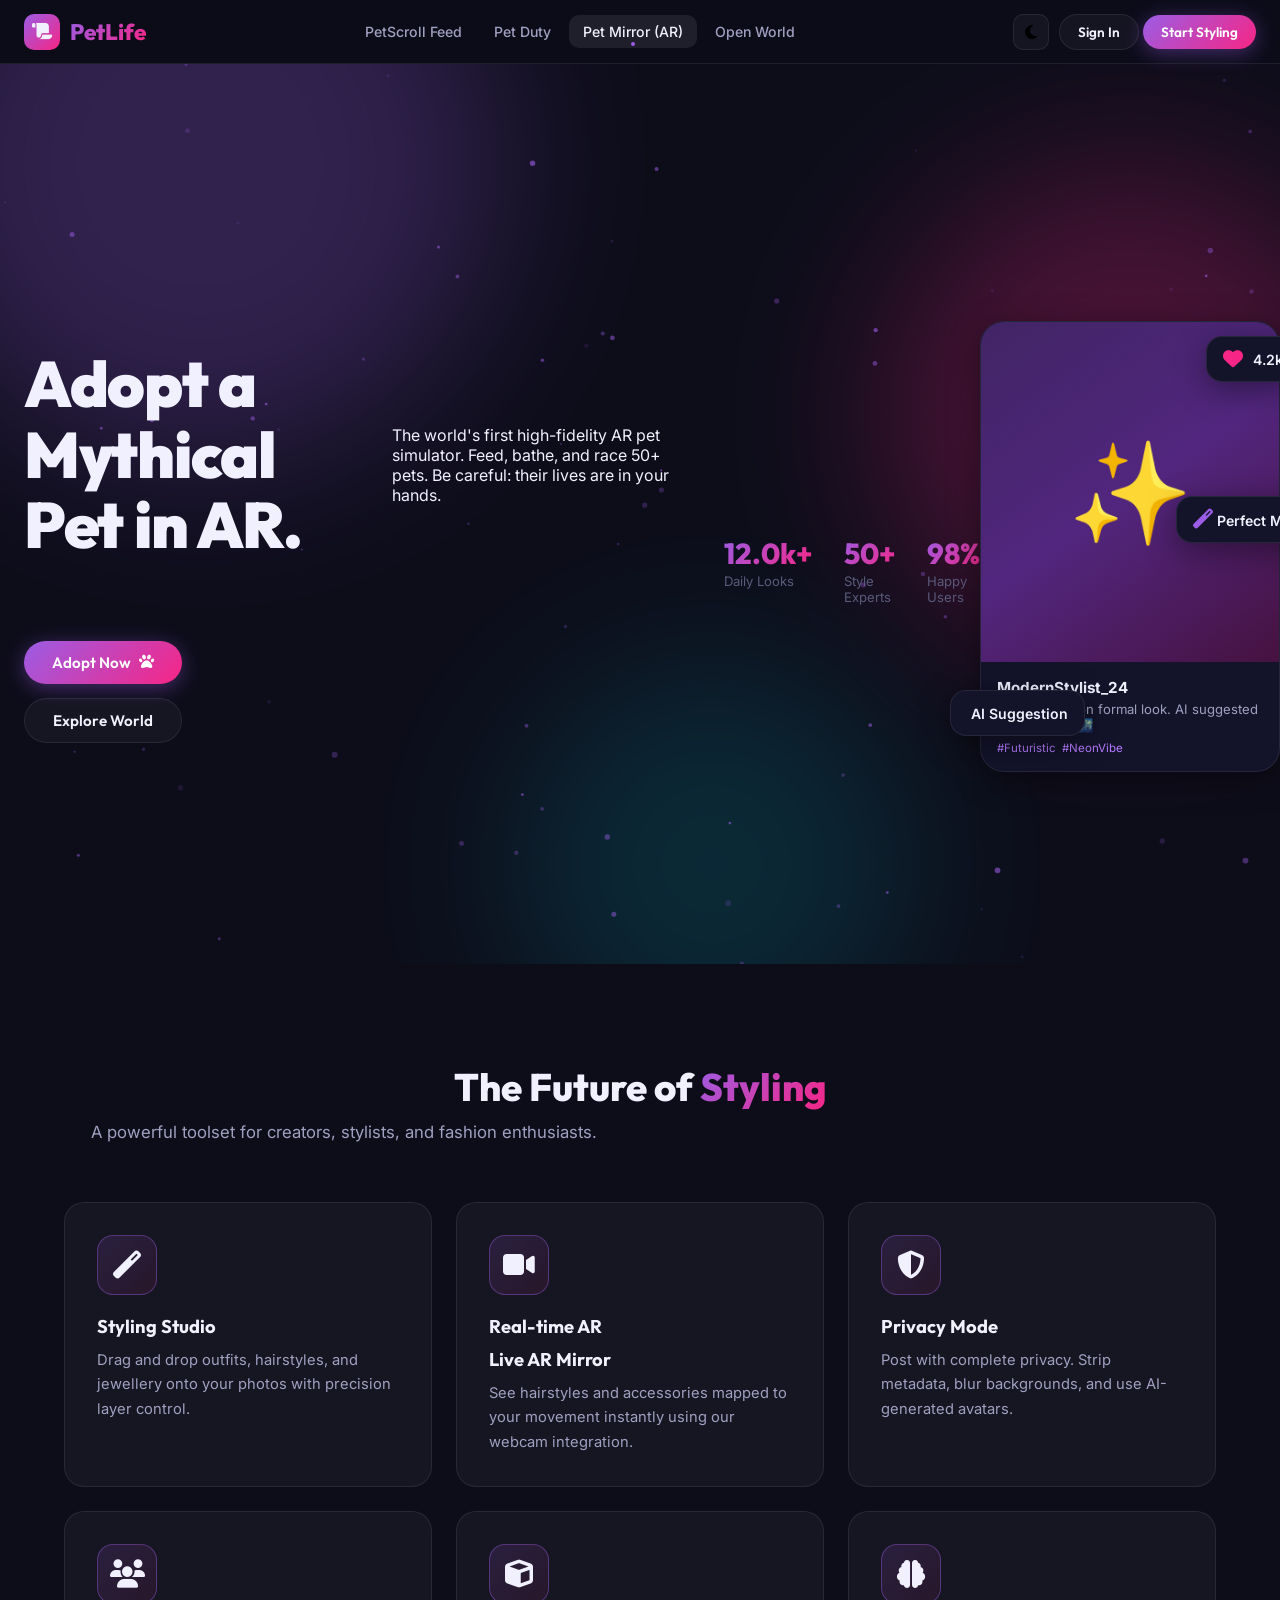
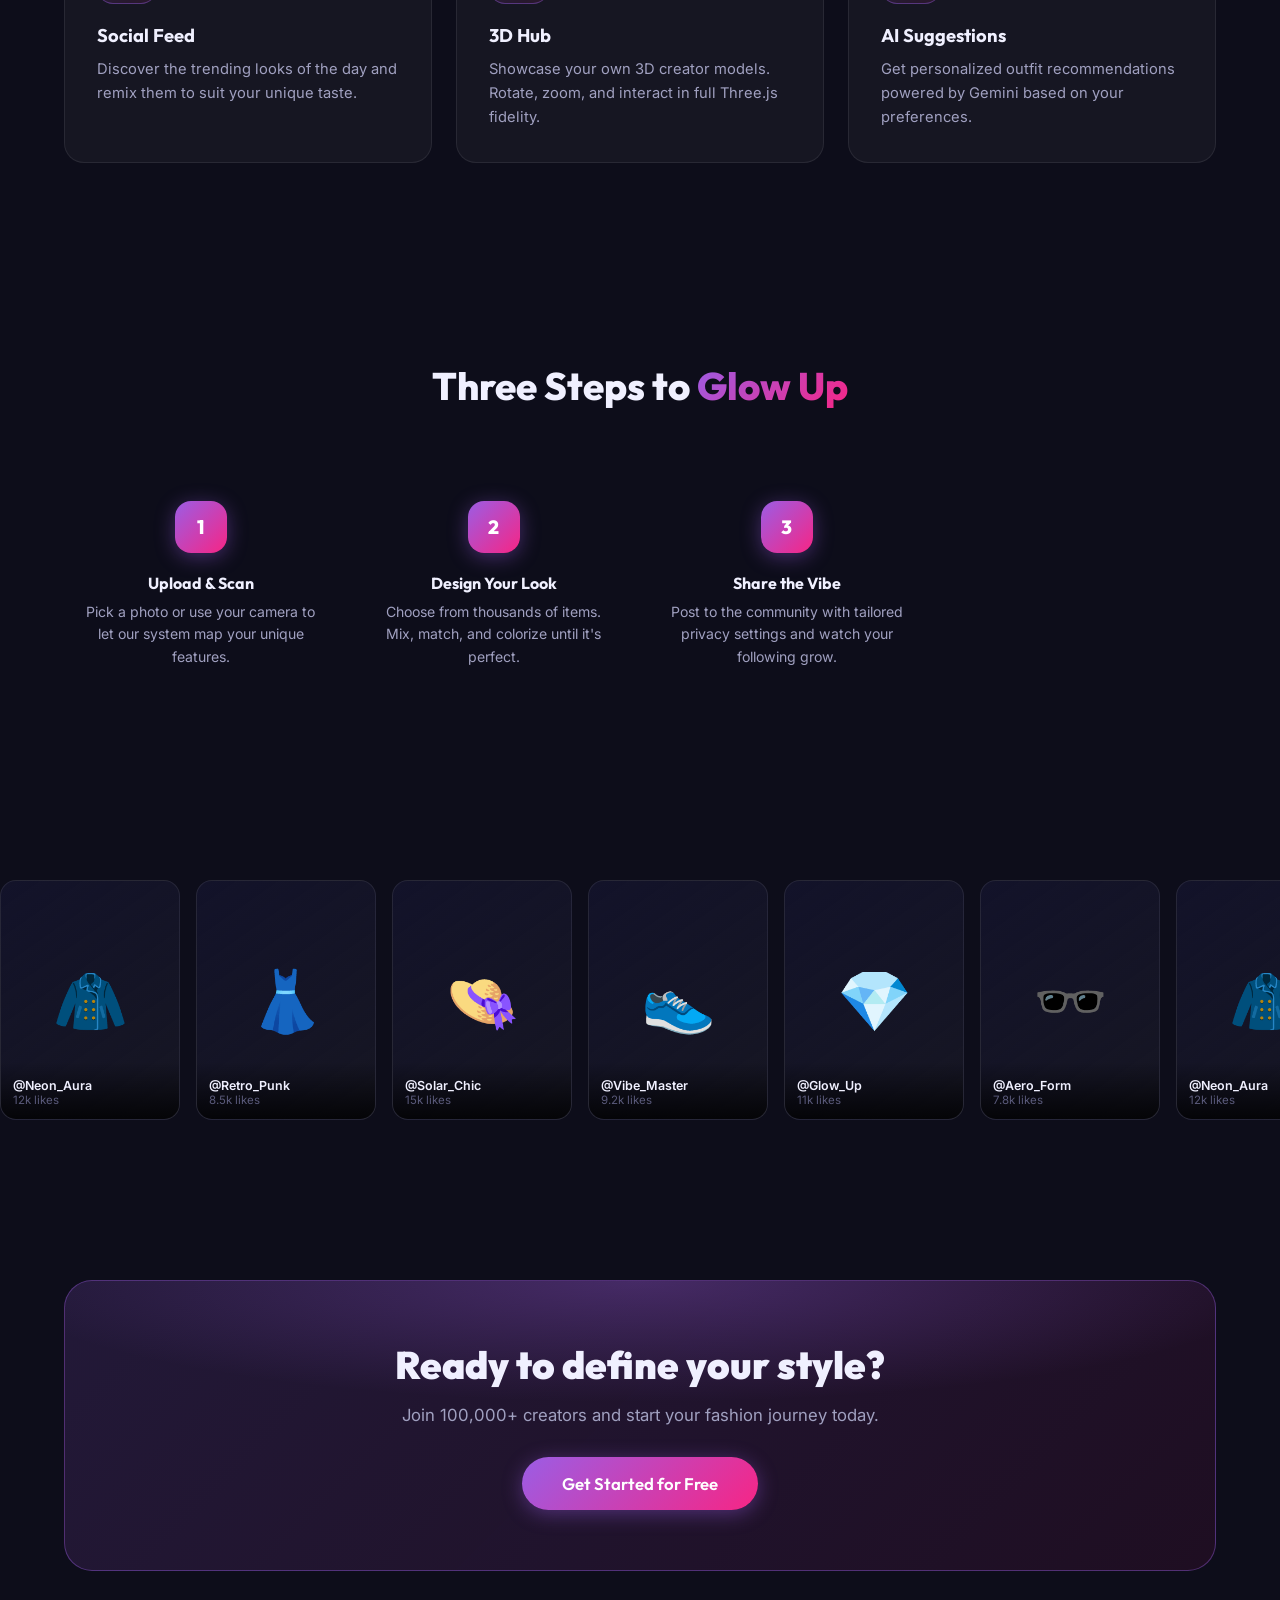
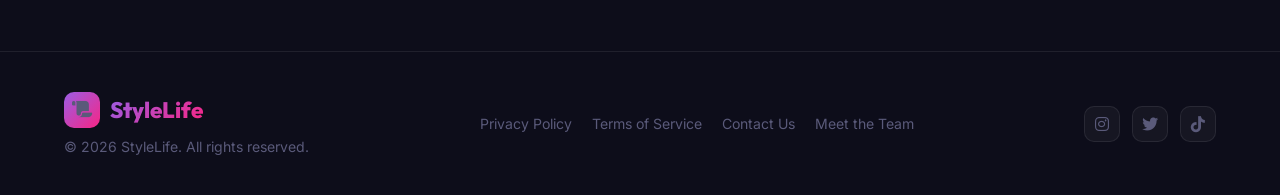
==== commit 681ebd84: "feat: implement AR pet engine with Mediapipe tracking, stat persistence, and interactive care mechan" ====
--- a/index.html
+++ b/index.html
@@ -3,8 +3,8 @@
 <head>
     <meta charset="UTF-8">
     <meta name="viewport" content="width=device-width, initial-scale=1.0">
-    <title>StyleLife | Your Virtual Fashion Studio</title>
-    <meta name="description" content="Experiment with styles, hairstyles, and outfits in AR. Share your looks with the StyleLife community.">
+    <title>PetLife | Your AR Virtual Pet Universe</title>
+    <meta name="description" content="Experiment with styles, hairstyles, and outfits in AR. Share your looks with the PetLife community.">
     
     <!-- Fonts -->
     <link rel="preconnect" href="https://fonts.googleapis.com">
@@ -27,14 +27,14 @@
     <nav class="navbar" id="main-nav">
         <a href="index.html" class="navbar-brand">
             <div class="logo-icon"><i class="fas fa-scroll"></i></div>
-            <span>StyleLife</span>
+            <span>PetLife</span>
         </a>
         
         <div class="navbar-links">
-            <a href="index.html" class="active">Home</a>
-            <a href="feed.html">StyleScroll Feed</a>
-            <a href="studio.html">Studio</a>
-            <a href="ar.html">AR Mode</a>
+            <a href="feed.html">PetScroll Feed</a>
+            <a href="duty.html">Pet Duty</a>
+            <a href="ar.html" class="active">Pet Mirror (AR)</a>
+            <a href="world.html">Open World</a>
         </div>
         
         <div class="navbar-actions">
@@ -59,9 +59,9 @@
     <!-- Mobile Drawer -->
     <div class="mobile-drawer" id="mobile-drawer">
         <a href="index.html" class="active"><i class="fas fa-home"></i> Home</a>
-        <a href="feed.html"><i class="fas fa-compass"></i> StyleScroll Feed</a>
-        <a href="studio.html"><i class="fas fa-magic"></i> Studio</a>
-        <a href="ar.html"><i class="fas fa-camera"></i> AR Mode</a>
+        <a href="feed.html"><i class="fas fa-compass"></i> PetScroll Feed</a>
+        <a href="duty.html"><i class="fas fa-magic"></i> Pet Duty</a>
+        <a href="ar.html"><i class="fas fa-camera"></i> Pet Mirror (AR)</a>
         <div class="divider"></div>
         <div id="mobile-auth-links">
             <a href="auth.html"><i class="fas fa-sign-in-alt"></i> Sign In</a>
@@ -86,17 +86,14 @@
             </div>
             
             <div class="hero-content">
-                <div class="hero-left">
-                    <div class="hero-eyebrow">
-                        <span class="dot"></span> 
-                        <span>New: AI Reality Styling Tool live</span>
-                    </div>
-                    <h1 class="hero-title">Elevate Your <span class="gradient-text">Identity</span> Through Style.</h1>
-                    <p class="hero-desc">The first fashion-first social platform with integrated AR styling, AI suggestions, and high-fidelity 3D showcases.</p>
-                    <div class="hero-actions">
-                        <a href="auth.html?mode=signup" class="btn btn-primary btn-lg">Start Free Trial</a>
-                        <a href="feed.html" class="btn btn-secondary btn-lg">Explore Feed</a>
-                    </div>
+            <h1 class="hero-title animate-in">Adopt a <span>Mythical</span> Pet in AR.</h1>
+            <p class="hero-subtitle animate-delay">The world's first high-fidelity AR pet simulator. Feed, bathe, and race 50+ pets. Be careful: their lives are in your hands.</p>
+            
+            <div class="hero-actions animate-delay-2">
+                <a href="ar.html" class="btn btn-primary">Adopt Now <i class="fas fa-paw"></i></a>
+                <a href="world.html" class="btn btn-secondary">Explore World</a>
+            </div>
+        </div>
                     <div class="hero-stats">
                         <div class="stat-item">
                             <div class="stat-num" data-val="12000">12k+</div>
--- a/css/main.css
+++ b/css/main.css
@@ -61,11 +61,20 @@
   --bg-card:       rgba(0,0,0,0.04);
   --bg-card-hover: rgba(0,0,0,0.07);
   --border:        rgba(0,0,0,0.08);
+  --primary: #48C9A3; /* Mint */
+  --primary-dark: #3BAF8D;
+  --secondary: #FF7E67; /* Coral */
+  --accent: #FFD93D; /* Yellow */
+  --bg: #F8FBF8;
+  --text: #2D3436;
+  --text-muted: #636E72;
+  --white: #ffffff;
+  --shadow: 0 10px 30px rgba(72, 201, 163, 0.15);
+  --radius: 24px;
   --text-primary:  #0d0d1a;
   --text-secondary:#404060;
-  --text-muted:    #8080a0;
   --shadow-card:   0 8px 32px rgba(0,0,0,0.1);
-  --grad-hero:     radial-gradient(ellipse 80% 60% at 50% 0%, rgba(155,93,229,0.18) 0%, transparent 70%);
+  --grad-hero:     radial-gradient(ellipse 80% 60% at 50% 0%, rgba(72,201,163,0.18) 0%, transparent 70%);
 }
 
 /* ── Reset ─────────────────────────────────────────────────── */
